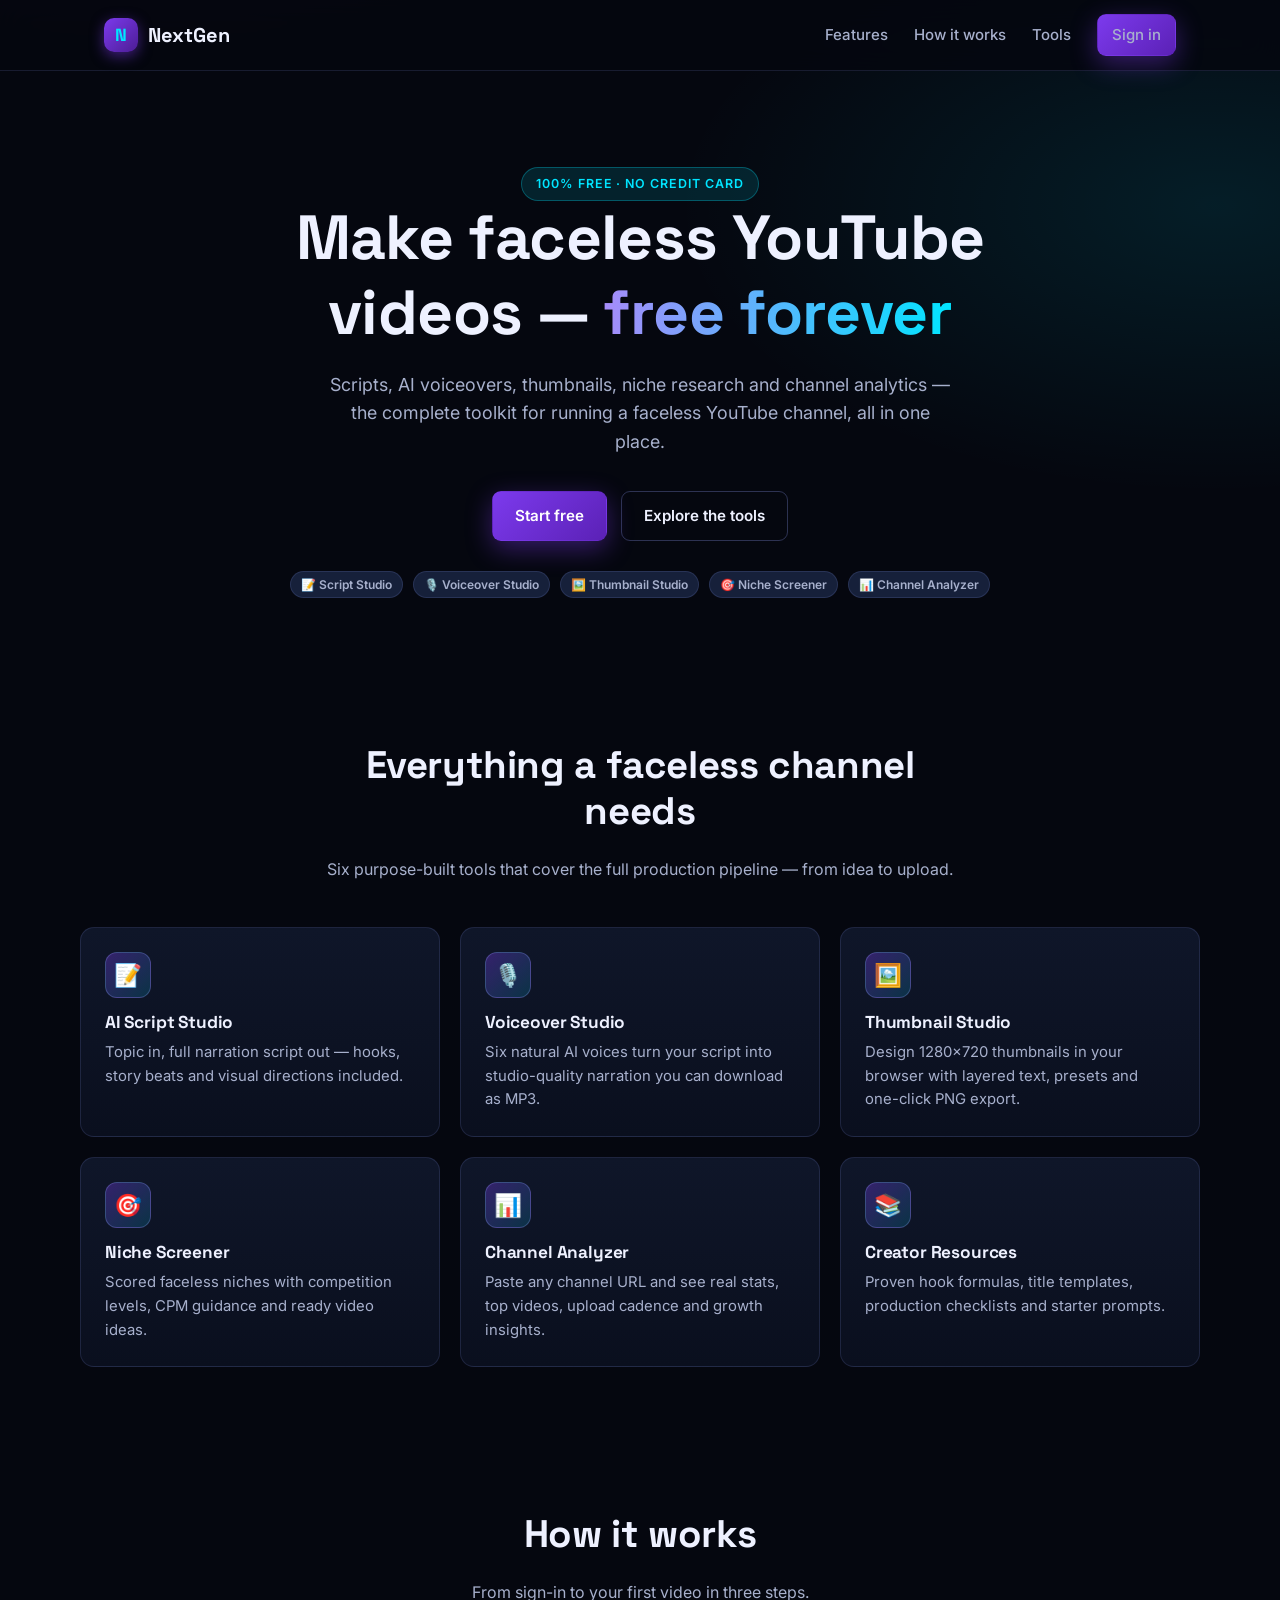
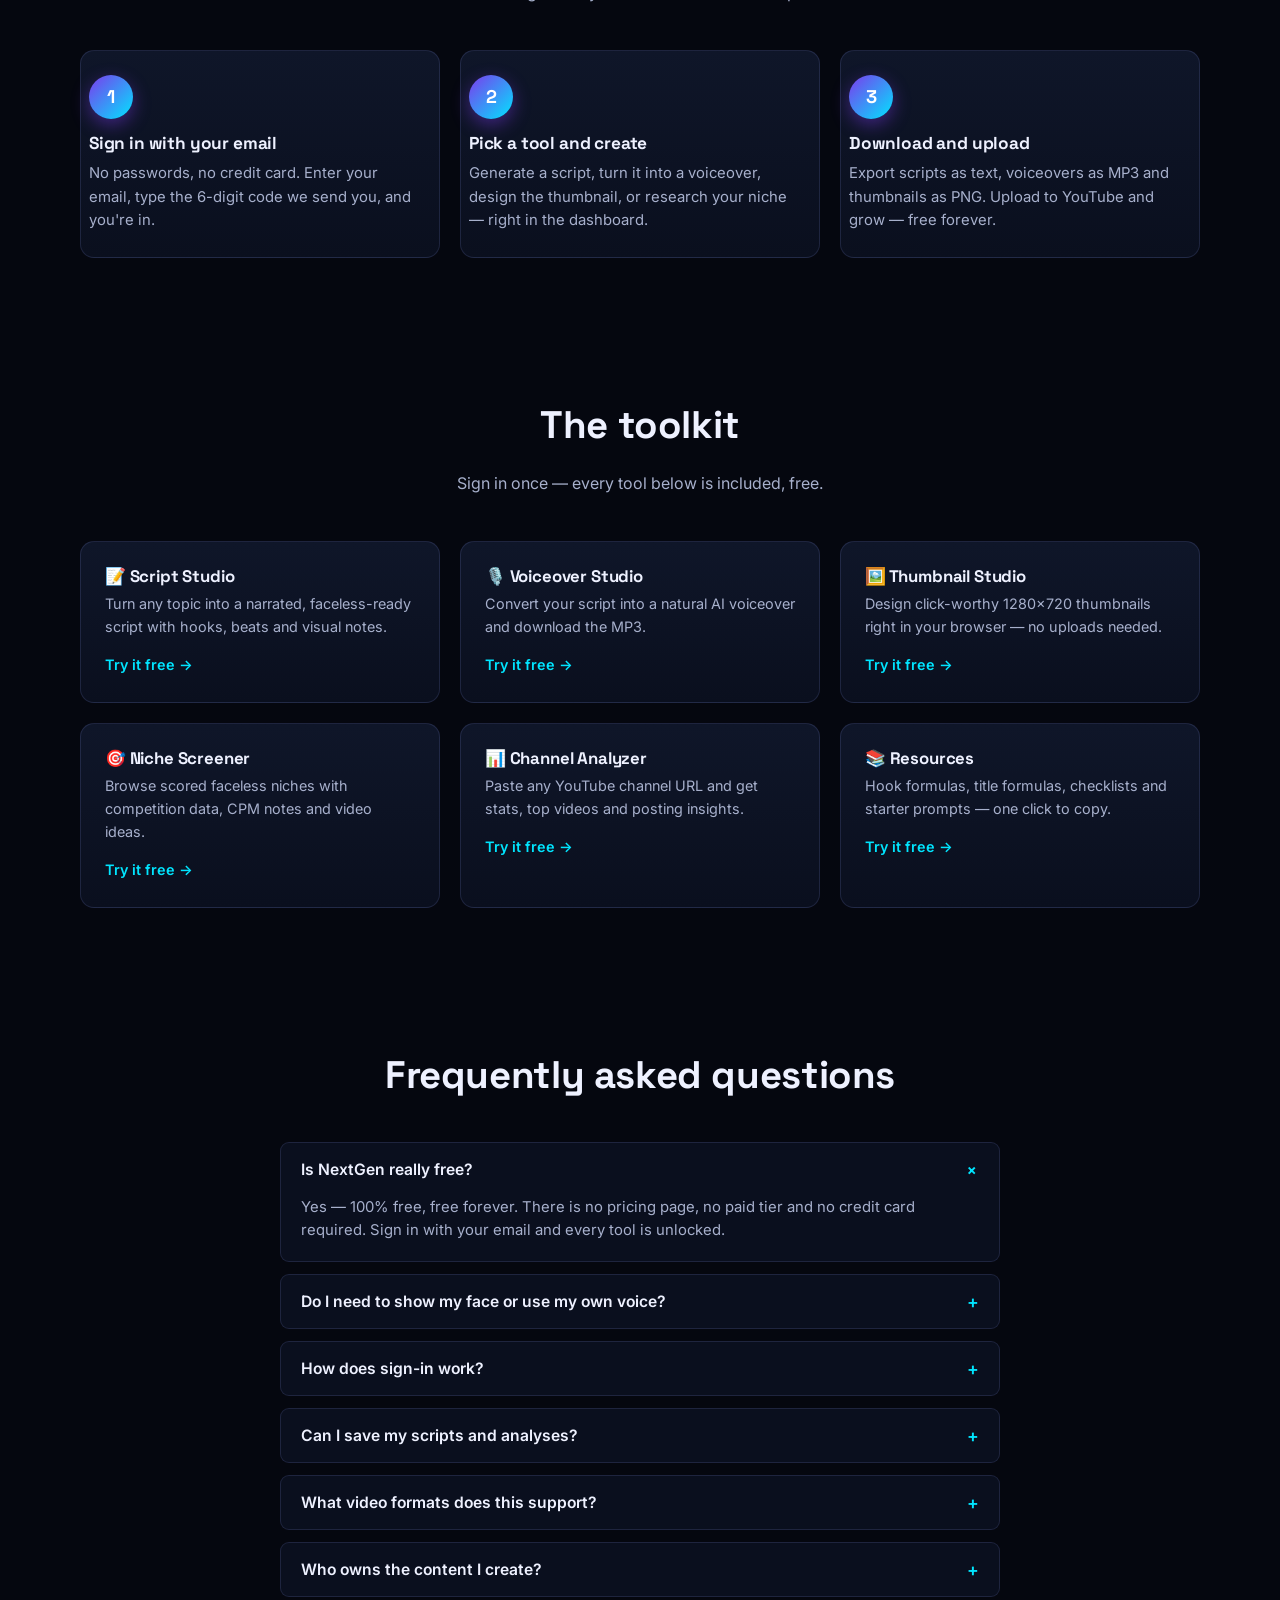
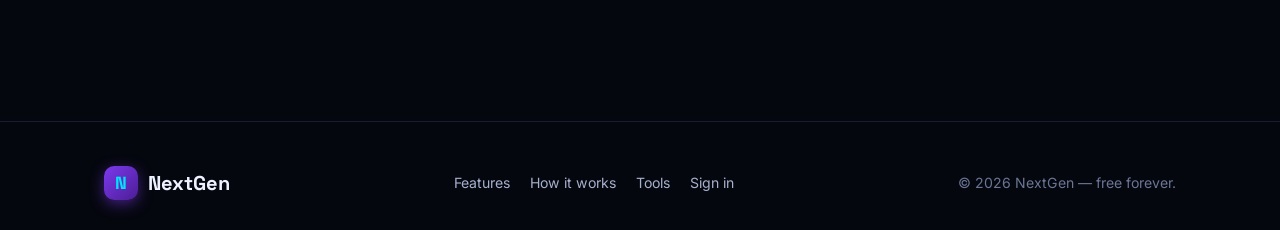
==== static/index.html @ 3f053815 "NextGen platform — FastAPI backend (ChannelRecipe-style creator suite, 100% free)" ====
<!DOCTYPE html>
<html lang="en">
<head>
  <meta charset="UTF-8" />
  <meta name="viewport" content="width=device-width, initial-scale=1.0" />
  <title>NextGen — Free Faceless YouTube Toolkit</title>
  <meta name="description" content="NextGen is a 100% free toolkit for faceless YouTube creators: AI script studio, voiceovers, thumbnails, niche screener, channel analyzer and more. Free forever." />
  <!-- Typography only (no JS libs, no build step) -->
  <link rel="preconnect" href="https://fonts.googleapis.com" />
  <link rel="preconnect" href="https://fonts.gstatic.com" crossorigin />
  <link href="https://fonts.googleapis.com/css2?family=Inter:wght@400;500;600;700;800&family=Space+Grotesk:wght@500;600;700&display=swap" rel="stylesheet" />
  <link rel="stylesheet" href="styles.css" />
  <link rel="icon" href="data:image/svg+xml,%3Csvg xmlns='http://www.w3.org/2000/svg' viewBox='0 0 32 32'%3E%3Crect width='32' height='32' rx='8' fill='%237c3aed'/%3E%3Cpath d='M9 23V9l14 14V9' stroke='%2300e5ff' stroke-width='3.5' fill='none' stroke-linecap='round' stroke-linejoin='round'/%3E%3C/svg%3E" />
</head>
<body>
  <noscript>
    <div class="noscript">
      NextGen needs JavaScript to run. Please enable JavaScript and reload.
    </div>
  </noscript>

  <!-- App root: the hash router renders every view here -->
  <div id="app" aria-live="polite"></div>

  <!-- Toast notifications -->
  <div id="toast-root" class="toast-root" aria-live="assertive"></div>

  <script src="app.js"></script>
</body>
</html>
---- static/styles.css ----
/* ==========================================================================
   NextGen — dark modern theme
   Palette: deep navy/black background, electric violet + cyan accents.
   Vanilla CSS, no build step, no frameworks.
   ========================================================================== */

:root {
  --bg-0: #05070f;          /* page background */
  --bg-1: #0a0f1e;          /* panel background */
  --bg-2: #0f1629;          /* raised panel */
  --bg-3: #16203a;          /* hover / inset */
  --line: rgba(148, 163, 255, 0.14);
  --line-strong: rgba(148, 163, 255, 0.28);
  --violet: #7c3aed;
  --violet-bright: #a78bfa;
  --cyan: #00e5ff;
  --cyan-dim: rgba(0, 229, 255, 0.12);
  --text: #eef1ff;
  --text-dim: #a7b0cc;
  --text-faint: #6b7594;
  --success: #34d399;
  --warning: #fbbf24;
  --danger: #f87171;
  --radius: 14px;
  --radius-sm: 9px;
  --font: "Inter", system-ui, -apple-system, "Segoe UI", sans-serif;
  --font-display: "Space Grotesk", "Inter", system-ui, sans-serif;
  --shadow: 0 18px 50px rgba(0, 0, 0, 0.45);
  --maxw: 1120px;
}

* { box-sizing: border-box; }

html { scroll-behavior: smooth; }

body {
  margin: 0;
  font-family: var(--font);
  background:
    radial-gradient(1100px 520px at 12% -8%, rgba(124, 58, 237, 0.22), transparent 60%),
    radial-gradient(900px 480px at 95% 6%, rgba(0, 229, 255, 0.10), transparent 60%),
    var(--bg-0);
  color: var(--text);
  min-height: 100vh;
  line-height: 1.6;
  -webkit-font-smoothing: antialiased;
}

a { color: var(--cyan); text-decoration: none; }
a:hover { text-decoration: underline; }

h1, h2, h3, h4 {
  font-family: var(--font-display);
  line-height: 1.2;
  margin: 0 0 0.6em;
  letter-spacing: -0.01em;
}

::selection { background: rgba(124, 58, 237, 0.55); }

/* ------------------------------ Utilities ------------------------------ */

.wrap { max-width: var(--maxw); margin: 0 auto; padding: 0 24px; }
.center { text-align: center; }
.muted { color: var(--text-dim); }
.small { font-size: 0.86rem; }

.grad-text {
  background: linear-gradient(92deg, var(--violet-bright), var(--cyan));
  -webkit-background-clip: text;
  background-clip: text;
  color: transparent;
}

.pill {
  display: inline-flex; align-items: center; gap: 8px;
  font-size: 0.78rem; font-weight: 600; letter-spacing: 0.08em;
  text-transform: uppercase; color: var(--cyan);
  background: var(--cyan-dim);
  border: 1px solid rgba(0, 229, 255, 0.28);
  padding: 6px 14px; border-radius: 999px;
}

/* ------------------------------ Buttons -------------------------------- */

.btn {
  display: inline-flex; align-items: center; justify-content: center; gap: 8px;
  font-family: var(--font); font-weight: 600; font-size: 0.95rem;
  border: 1px solid transparent; border-radius: var(--radius-sm);
  padding: 12px 22px; cursor: pointer;
  transition: transform 0.12s ease, box-shadow 0.12s ease, background 0.12s ease;
  white-space: nowrap;
}
.btn:active { transform: translateY(1px); }
.btn:disabled { opacity: 0.55; cursor: not-allowed; transform: none; }

.btn-primary {
  background: linear-gradient(135deg, var(--violet), #5b21b6);
  color: #fff;
  box-shadow: 0 8px 26px rgba(124, 58, 237, 0.4);
}
.btn-primary:hover:not(:disabled) { box-shadow: 0 10px 32px rgba(124, 58, 237, 0.55); }

.btn-accent {
  background: linear-gradient(135deg, #0891b2, #0e7490);
  color: #fff;
  box-shadow: 0 8px 26px rgba(0, 229, 255, 0.25);
}

.btn-ghost {
  background: transparent; color: var(--text);
  border-color: var(--line-strong);
}
.btn-ghost:hover:not(:disabled) { background: var(--bg-3); }

.btn-danger-ghost {
  background: transparent; color: var(--danger);
  border: 1px solid rgba(248, 113, 113, 0.4);
}
.btn-danger-ghost:hover:not(:disabled) { background: rgba(248, 113, 113, 0.1); }

.btn-sm { padding: 8px 14px; font-size: 0.85rem; }

/* ------------------------------ Forms ---------------------------------- */

.field { margin-bottom: 16px; }
.field label {
  display: block; font-weight: 600; font-size: 0.88rem;
  margin-bottom: 7px; color: var(--text);
}
.field .hint { font-size: 0.8rem; color: var(--text-faint); margin-top: 5px; }

.input, select.input, textarea.input {
  width: 100%;
  background: var(--bg-0);
  border: 1px solid var(--line-strong);
  border-radius: var(--radius-sm);
  color: var(--text);
  font-family: var(--font); font-size: 0.95rem;
  padding: 11px 14px;
  transition: border-color 0.12s ease, box-shadow 0.12s ease;
}
.input:focus {
  outline: none;
  border-color: var(--violet-bright);
  box-shadow: 0 0 0 3px rgba(124, 58, 237, 0.25);
}
textarea.input { resize: vertical; min-height: 110px; }
select.input {
  appearance: none;
  background-image: url("data:image/svg+xml,%3Csvg xmlns='http://www.w3.org/2000/svg' width='12' height='8'%3E%3Cpath d='M1 1l5 5 5-5' stroke='%23a7b0cc' stroke-width='2' fill='none' stroke-linecap='round'/%3E%3C/svg%3E");
  background-repeat: no-repeat;
  background-position: right 14px center;
  padding-right: 36px;
}

input[type="range"].input {
  padding: 0; border: none; background: transparent;
  accent-color: var(--violet);
  height: 28px;
}
.range-row { display: flex; align-items: center; gap: 12px; }
.range-row .range-val {
  min-width: 64px; text-align: right;
  font-weight: 700; color: var(--cyan); font-size: 0.9rem;
  font-variant-numeric: tabular-nums;
}

/* --------------------------- Cards & panels ---------------------------- */

.card {
  background: linear-gradient(180deg, var(--bg-2), var(--bg-1));
  border: 1px solid var(--line);
  border-radius: var(--radius);
  padding: 24px;
}
.card.hoverable { transition: transform 0.14s ease, border-color 0.14s ease, box-shadow 0.14s ease; }
.card.hoverable:hover {
  transform: translateY(-4px);
  border-color: var(--line-strong);
  box-shadow: var(--shadow);
}

.panel {
  background: var(--bg-1);
  border: 1px solid var(--line);
  border-radius: var(--radius);
  padding: 26px;
}

/* ------------------------------ Toasts --------------------------------- */

.toast-root {
  position: fixed; top: 18px; right: 18px; z-index: 9999;
  display: flex; flex-direction: column; gap: 10px;
  max-width: min(360px, calc(100vw - 36px));
}
.toast {
  background: var(--bg-2);
  border: 1px solid var(--line-strong);
  border-left: 4px solid var(--cyan);
  border-radius: var(--radius-sm);
  padding: 12px 16px;
  font-size: 0.88rem;
  box-shadow: var(--shadow);
  animation: toast-in 0.25s ease;
}
.toast.error { border-left-color: var(--danger); }
.toast.success { border-left-color: var(--success); }
.toast.warning { border-left-color: var(--warning); }
@keyframes toast-in {
  from { opacity: 0; transform: translateX(18px); }
  to { opacity: 1; transform: none; }
}

/* ------------------------------ Spinner -------------------------------- */

.spinner {
  width: 38px; height: 38px; border-radius: 50%;
  border: 4px solid var(--line);
  border-top-color: var(--cyan);
  animation: spin 0.8s linear infinite;
  margin: 0 auto;
}
.spinner.sm { width: 20px; height: 20px; border-width: 3px; }
@keyframes spin { to { transform: rotate(360deg); } }

.loading-block { text-align: center; padding: 40px 16px; color: var(--text-dim); }
.loading-block p { margin: 14px 0 0; }

.progress-bar {
  height: 8px; border-radius: 999px; background: var(--bg-3);
  overflow: hidden; margin-top: 14px;
}
.progress-bar > div {
  height: 100%; border-radius: 999px;
  background: linear-gradient(90deg, var(--violet), var(--cyan));
  transition: width 0.4s ease;
}

/* ------------------------------- Nav ----------------------------------- */

.nav {
  position: sticky; top: 0; z-index: 100;
  background: rgba(5, 7, 15, 0.82);
  backdrop-filter: blur(14px);
  border-bottom: 1px solid var(--line);
}
.nav-inner {
  max-width: var(--maxw); margin: 0 auto; padding: 14px 24px;
  display: flex; align-items: center; justify-content: space-between; gap: 18px;
}
.logo {
  display: inline-flex; align-items: center; gap: 10px;
  font-family: var(--font-display); font-weight: 700; font-size: 1.25rem;
  color: var(--text);
}
.logo:hover { text-decoration: none; }
.logo-mark {
  width: 34px; height: 34px; border-radius: 10px;
  background: linear-gradient(135deg, var(--violet), #4c1d95);
  display: inline-flex; align-items: center; justify-content: center;
  font-weight: 700; color: var(--cyan); font-size: 1.1rem;
  box-shadow: 0 4px 14px rgba(124, 58, 237, 0.5);
}
.nav-links { display: flex; align-items: center; gap: 26px; }
.nav-links a { color: var(--text-dim); font-weight: 500; font-size: 0.94rem; }
.nav-links a:hover { color: var(--text); text-decoration: none; }


/* ------------------------------- Hero ---------------------------------- */

.hero { padding: 96px 0 72px; text-align: center; }
.hero h1 {
  font-size: clamp(2.2rem, 5.4vw, 3.9rem);
  font-weight: 700; max-width: 760px; margin: 0 auto 20px;
}
.hero .lede {
  font-size: 1.12rem; color: var(--text-dim);
  max-width: 620px; margin: 0 auto 34px;
}
.hero-cta { display: flex; gap: 14px; justify-content: center; flex-wrap: wrap; }
.hero-badges {
  display: flex; gap: 10px; justify-content: center; flex-wrap: wrap;
  margin-top: 30px;
}

/* ----------------------------- Sections -------------------------------- */

.section { padding: 72px 0; }
.section-head { text-align: center; max-width: 640px; margin: 0 auto 44px; }
.section-head h2 { font-size: clamp(1.6rem, 3.4vw, 2.4rem); }
.section-head p { color: var(--text-dim); margin: 0; }

.grid-3 { display: grid; grid-template-columns: repeat(3, 1fr); gap: 20px; }
.grid-2 { display: grid; grid-template-columns: repeat(2, 1fr); gap: 20px; }

.feature-card .icon {
  width: 46px; height: 46px; border-radius: 12px;
  display: inline-flex; align-items: center; justify-content: center;
  font-size: 1.4rem; margin-bottom: 14px;
  background: linear-gradient(135deg, rgba(124,58,237,0.35), rgba(0,229,255,0.15));
  border: 1px solid var(--line-strong);
}
.feature-card h3 { font-size: 1.08rem; margin-bottom: 8px; }
.feature-card p { color: var(--text-dim); font-size: 0.93rem; margin: 0; }

/* Steps */
.steps { display: grid; grid-template-columns: repeat(3, 1fr); gap: 20px; counter-reset: step; }
.step { position: relative; padding-left: 8px; }
.step-num {
  width: 44px; height: 44px; border-radius: 50%;
  display: inline-flex; align-items: center; justify-content: center;
  font-family: var(--font-display); font-weight: 700; font-size: 1.15rem;
  color: #fff; margin-bottom: 14px;
  background: linear-gradient(135deg, var(--violet), var(--cyan));
  box-shadow: 0 6px 18px rgba(124, 58, 237, 0.45);
}
.step h3 { font-size: 1.08rem; margin-bottom: 8px; }
.step p { color: var(--text-dim); font-size: 0.93rem; margin: 0; }

/* Tools overview on landing */
.tool-card h3 { font-size: 1.05rem; margin-bottom: 6px; }
.tool-card p { color: var(--text-dim); font-size: 0.9rem; margin: 0 0 14px; }
.tool-card .go { font-weight: 600; font-size: 0.9rem; }

/* ------------------------------- FAQ ----------------------------------- */

.faq { max-width: 720px; margin: 0 auto; }
.faq-item {
  border: 1px solid var(--line); border-radius: var(--radius-sm);
  margin-bottom: 12px; background: var(--bg-1); overflow: hidden;
}
.faq-q {
  width: 100%; display: flex; justify-content: space-between; align-items: center;
  gap: 14px; text-align: left;
  background: none; border: none; color: var(--text);
  font-family: var(--font); font-weight: 600; font-size: 0.98rem;
  padding: 16px 20px; cursor: pointer;
}
.faq-q .chev { color: var(--cyan); transition: transform 0.18s ease; font-size: 1.1rem; }
.faq-item.open .faq-q .chev { transform: rotate(45deg); }
.faq-a {
  max-height: 0; overflow: hidden; transition: max-height 0.25s ease;
  color: var(--text-dim); font-size: 0.93rem;
}
.faq-item.open .faq-a { max-height: 320px; }
.faq-a-inner { padding: 0 20px 18px; }

/* ------------------------------ Footer --------------------------------- */

.footer {
  border-top: 1px solid var(--line);
  padding: 44px 0 30px; margin-top: 40px;
  color: var(--text-faint); font-size: 0.88rem;
}
.footer-inner {
  max-width: var(--maxw); margin: 0 auto; padding: 0 24px;
  display: flex; justify-content: space-between; align-items: center;
  gap: 16px; flex-wrap: wrap;
}
.footer-links { display: flex; gap: 20px; }
.footer-links a { color: var(--text-dim); }

/* ------------------------------ Sign-in -------------------------------- */

.auth-page {
  min-height: calc(100vh - 64px);
  display: flex; align-items: center; justify-content: center;
  padding: 48px 20px;
}
.auth-card { width: 100%; max-width: 440px; }
.auth-card h1 { font-size: 1.7rem; margin-bottom: 6px; }
.auth-card .sub { color: var(--text-dim); margin: 0 0 24px; font-size: 0.94rem; }
.auth-steps { display: flex; gap: 8px; margin-bottom: 26px; }
.auth-step {
  flex: 1; height: 4px; border-radius: 999px; background: var(--bg-3);
}
.auth-step.active { background: linear-gradient(90deg, var(--violet), var(--cyan)); }

.demo-box {
  border: 2px dashed var(--warning);
  background: rgba(251, 191, 36, 0.08);
  border-radius: var(--radius-sm);
  padding: 18px; margin: 18px 0;
  text-align: center;
}
.demo-box .demo-label {
  font-size: 0.75rem; font-weight: 700; letter-spacing: 0.1em;
  color: var(--warning); text-transform: uppercase; margin-bottom: 8px;
}
.demo-box .demo-code {
  font-family: var(--font-display); font-size: 2rem; font-weight: 700;
  letter-spacing: 0.35em; color: var(--text);
  user-select: all;
}
.demo-box p { font-size: 0.82rem; color: var(--text-dim); margin: 10px 0 0; }

.code-input {
  font-family: var(--font-display); font-size: 1.5rem !important;
  letter-spacing: 0.4em; text-align: center; text-transform: uppercase;
}

.form-error {
  background: rgba(248, 113, 113, 0.1);
  border: 1px solid rgba(248, 113, 113, 0.4);
  color: #fca5a5;
  border-radius: var(--radius-sm);
  padding: 10px 14px; font-size: 0.88rem; margin-bottom: 16px;
}
.form-note {
  background: rgba(0, 229, 255, 0.07);
  border: 1px solid rgba(0, 229, 255, 0.25);
  color: var(--text-dim);
  border-radius: var(--radius-sm);
  padding: 10px 14px; font-size: 0.85rem; margin-bottom: 16px;
}

/* ---------------------------- Dashboard -------------------------------- */

.dash { display: flex; min-height: 100vh; }

.sidebar {
  width: 250px; flex-shrink: 0;
  background: var(--bg-1);
  border-right: 1px solid var(--line);
  padding: 22px 14px;
  position: sticky; top: 0; height: 100vh;
  display: flex; flex-direction: column; gap: 4px;
  overflow-y: auto;
}
.sidebar .logo { padding: 0 10px 18px; }
.side-label {
  font-size: 0.72rem; font-weight: 700; letter-spacing: 0.1em;
  text-transform: uppercase; color: var(--text-faint);
  padding: 14px 12px 6px;
}
.side-link {
  display: flex; align-items: center; gap: 12px;
  padding: 10px 12px; border-radius: var(--radius-sm);
  color: var(--text-dim); font-weight: 500; font-size: 0.93rem;
}
.side-link:hover { background: var(--bg-3); color: var(--text); text-decoration: none; }
.side-link.active {
  background: linear-gradient(135deg, rgba(124,58,237,0.32), rgba(0,229,255,0.12));
  color: var(--text);
  border: 1px solid var(--line-strong);
}
.side-link .ico { width: 22px; text-align: center; }
.side-foot { margin-top: auto; padding-top: 14px; border-top: 1px solid var(--line); }
.side-user {
  padding: 8px 12px; font-size: 0.82rem; color: var(--text-faint);
  overflow: hidden; text-overflow: ellipsis; white-space: nowrap;
}

.dash-main { flex: 1; min-width: 0; padding: 30px 34px 60px; max-width: 1060px; }
.dash-head { margin-bottom: 26px; }
.dash-head h1 { font-size: 1.9rem; margin-bottom: 4px; }
.dash-head p { color: var(--text-dim); margin: 0; }

/* Mobile top bar (replaces sidebar on small screens) */
.mobile-bar { display: none; }

/* --------------------------- Tool cards -------------------------------- */

.tool-grid { display: grid; grid-template-columns: repeat(3, 1fr); gap: 18px; }
.tool-card-dash { cursor: pointer; }
.tool-card-dash .icon { font-size: 1.7rem; margin-bottom: 12px; }
.tool-card-dash h3 { font-size: 1.05rem; margin-bottom: 6px; }
.tool-card-dash p { color: var(--text-dim); font-size: 0.88rem; margin: 0; }

.strip {
  display: flex; gap: 14px; align-items: center;
  margin-top: 26px; padding: 18px 22px;
  background: linear-gradient(135deg, rgba(124,58,237,0.16), rgba(0,229,255,0.08));
  border: 1px solid var(--line-strong);
  border-radius: var(--radius);
}
.strip .n { font-family: var(--font-display); font-weight: 700; color: var(--cyan); }

/* --------------------------- Script output ----------------------------- */

.engine-badge {
  display: inline-flex; align-items: center; gap: 6px;
  font-size: 0.75rem; font-weight: 700; letter-spacing: 0.06em;
  padding: 4px 12px; border-radius: 999px;
  border: 1px solid var(--line-strong);
  background: var(--bg-3); color: var(--cyan);
  text-transform: uppercase;
}
.script-output h2 { font-size: 1.4rem; margin: 14px 0 10px; }
.script-hook {
  border-left: 3px solid var(--cyan);
  padding: 4px 0 4px 16px; margin: 18px 0;
  color: var(--text); font-style: italic;
}
.beat {
  border: 1px solid var(--line); border-radius: var(--radius-sm);
  padding: 16px 18px; margin-bottom: 12px; background: var(--bg-0);
}
.beat h4 { margin: 0 0 8px; color: var(--violet-bright); font-size: 0.98rem; }
.beat .narration { margin: 0 0 8px; font-size: 0.93rem; }
.beat .visual { margin: 0; font-size: 0.82rem; color: var(--text-faint); }
.script-cta {
  background: rgba(124, 58, 237, 0.1);
  border: 1px solid var(--line-strong);
  border-radius: var(--radius-sm);
  padding: 14px 18px; margin-top: 18px; font-size: 0.93rem;
}
.output-actions { display: flex; gap: 10px; flex-wrap: wrap; margin-top: 20px; }

/* --------------------------- Voiceover --------------------------------- */

.char-count { font-size: 0.8rem; color: var(--text-faint); text-align: right; margin-top: 4px; }
.char-count.over { color: var(--danger); }
.audio-block { margin-top: 22px; }
audio { width: 100%; margin: 10px 0; accent-color: var(--violet); }

/* --------------------------- Thumbnail --------------------------------- */

.thumb-layout { display: grid; grid-template-columns: 1fr 320px; gap: 22px; }
.thumb-canvas-wrap { position: relative; }
#thumb-canvas {
  width: 100%; height: auto; display: block;
  border-radius: var(--radius-sm);
  border: 1px solid var(--line-strong);
  cursor: crosshair;
  box-shadow: var(--shadow);
}
.thumb-controls .field { margin-bottom: 14px; }
.layer-list { display: flex; flex-direction: column; gap: 8px; margin-bottom: 14px; }
.layer-item {
  display: flex; align-items: center; justify-content: space-between; gap: 8px;
  padding: 9px 12px; border-radius: var(--radius-sm);
  background: var(--bg-0); border: 1px solid var(--line);
  font-size: 0.88rem; cursor: pointer;
}
.layer-item.active { border-color: var(--cyan); background: var(--cyan-dim); }
.layer-item .del { color: var(--danger); background: none; border: none; cursor: pointer; font-size: 1rem; }
.swatches { display: flex; gap: 8px; flex-wrap: wrap; }
.swatch {
  width: 30px; height: 30px; border-radius: 8px; cursor: pointer;
  border: 2px solid transparent; padding: 0;
}
.swatch.active { border-color: #fff; box-shadow: 0 0 0 2px var(--cyan); }
.bg-presets { display: grid; grid-template-columns: repeat(5, 1fr); gap: 8px; }
.bg-preset {
  height: 40px; border-radius: 8px; cursor: pointer;
  border: 2px solid transparent; padding: 0;
}
.bg-preset.active { border-color: var(--cyan); }

/* ------------------------ Niche / analyzer ----------------------------- */

.toolbar { display: flex; gap: 12px; margin-bottom: 20px; flex-wrap: wrap; }
.toolbar .input { max-width: 340px; }

.niche-grid { display: grid; grid-template-columns: repeat(2, 1fr); gap: 16px; }
.niche-card { cursor: pointer; }
.niche-card h3 { font-size: 1.05rem; margin-bottom: 4px; }
.niche-meta { display: flex; gap: 8px; flex-wrap: wrap; margin: 10px 0; }
.tag {
  font-size: 0.75rem; font-weight: 600; padding: 3px 10px;
  border-radius: 999px; background: var(--bg-3); color: var(--text-dim);
  border: 1px solid var(--line);
}
.tag.low { color: var(--success); border-color: rgba(52, 211, 153, 0.4); }
.tag.med { color: var(--warning); border-color: rgba(251, 191, 36, 0.4); }
.tag.high { color: var(--danger); border-color: rgba(248, 113, 113, 0.4); }
.niche-detail { margin-top: 14px; border-top: 1px solid var(--line); padding-top: 14px; }
.niche-detail p { font-size: 0.9rem; color: var(--text-dim); margin: 0 0 10px; }
.niche-detail ul { margin: 0 0 10px; padding-left: 20px; font-size: 0.9rem; color: var(--text-dim); }

.table-wrap { overflow-x: auto; border: 1px solid var(--line); border-radius: var(--radius-sm); }
table.data { width: 100%; border-collapse: collapse; font-size: 0.88rem; }
table.data th, table.data td { padding: 11px 14px; text-align: left; }
table.data th {
  background: var(--bg-2); color: var(--text-faint);
  font-size: 0.75rem; text-transform: uppercase; letter-spacing: 0.06em;
  white-space: nowrap;
}
table.data tr { border-top: 1px solid var(--line); }
table.data tr:first-child { border-top: none; }
table.data tr:hover td { background: rgba(124, 58, 237, 0.06); }
table.data td.num { font-variant-numeric: tabular-nums; white-space: nowrap; }

.channel-header { display: flex; align-items: center; gap: 18px; margin-bottom: 22px; }
.channel-avatar {
  width: 64px; height: 64px; border-radius: 50%;
  background: linear-gradient(135deg, var(--violet), var(--cyan));
  display: flex; align-items: center; justify-content: center;
  font-family: var(--font-display); font-weight: 700; font-size: 1.6rem; color: #fff;
  flex-shrink: 0;
}
.channel-header h2 { margin: 0 0 4px; font-size: 1.4rem; }
.channel-header .handle { color: var(--text-faint); font-size: 0.88rem; margin: 0; }
.stat-row { display: grid; grid-template-columns: repeat(3, 1fr); gap: 14px; margin-bottom: 22px; }
.stat { text-align: center; padding: 18px 10px; }
.stat .val { font-family: var(--font-display); font-weight: 700; font-size: 1.5rem; color: var(--cyan); }
.stat .lbl { font-size: 0.78rem; color: var(--text-faint); text-transform: uppercase; letter-spacing: 0.06em; margin-top: 4px; }

.insight-box {
  background: rgba(0, 229, 255, 0.06);
  border: 1px solid rgba(0, 229, 255, 0.25);
  border-radius: var(--radius-sm);
  padding: 16px 18px; margin: 18px 0; font-size: 0.92rem; color: var(--text-dim);
}
.insight-box strong { color: var(--text); }

/* --------------------------- Resources --------------------------------- */

.res-section { margin-bottom: 30px; }
.res-section h2 { font-size: 1.25rem; margin-bottom: 14px; }
.res-item {
  display: flex; justify-content: space-between; align-items: flex-start; gap: 14px;
  padding: 13px 16px; border: 1px solid var(--line);
  border-radius: var(--radius-sm); margin-bottom: 10px; background: var(--bg-0);
  font-size: 0.92rem;
}
.res-item .copy-btn { flex-shrink: 0; }

/* ----------------------------- Library --------------------------------- */

.lib-item {
  display: flex; justify-content: space-between; align-items: center; gap: 14px;
  padding: 16px 18px; border: 1px solid var(--line);
  border-radius: var(--radius-sm); margin-bottom: 12px; background: var(--bg-1);
}
.lib-item .t { font-weight: 600; margin: 0 0 4px; }
.lib-item .m { font-size: 0.8rem; color: var(--text-faint); margin: 0; }
.lib-item .actions { display: flex; gap: 8px; flex-shrink: 0; }
.lib-detail { margin-top: 12px; border-top: 1px solid var(--line); padding-top: 16px; }

/* ---------------------------- Responsive -------------------------------- */

@media (max-width: 900px) {
  .grid-3, .steps { grid-template-columns: 1fr; }
  .tool-grid { grid-template-columns: 1fr 1fr; }
  .thumb-layout { grid-template-columns: 1fr; }
  .niche-grid { grid-template-columns: 1fr; }
  .stat-row { grid-template-columns: 1fr 1fr 1fr; }
}

@media (max-width: 760px) {
  .nav-links a.nav-hide-m { display: none; }
  .sidebar { display: none; }
  .dash { flex-direction: column; }
  .dash-main { padding: 20px 16px 90px; max-width: none; }

  /* Bottom nav replaces sidebar on mobile */
  .mobile-bar {
    display: flex;
    position: fixed; bottom: 0; left: 0; right: 0; z-index: 100;
    background: rgba(10, 15, 30, 0.95);
    backdrop-filter: blur(14px);
    border-top: 1px solid var(--line);
    padding: 6px 4px calc(6px + env(safe-area-inset-bottom));
    overflow-x: auto;
  }
  .mobile-bar a {
    flex: 1 0 auto; min-width: 64px;
    display: flex; flex-direction: column; align-items: center; gap: 2px;
    padding: 8px 6px; border-radius: 8px;
    color: var(--text-faint); font-size: 0.66rem; font-weight: 600;
  }
  .mobile-bar a .ico { font-size: 1.25rem; }
  .mobile-bar a.active { color: var(--cyan); background: var(--cyan-dim); }
  .mobile-bar a:hover { text-decoration: none; }

  .hero { padding: 64px 0 52px; }
  .tool-grid { grid-template-columns: 1fr; }
  .grid-2 { grid-template-columns: 1fr; }
  .stat-row { grid-template-columns: 1fr; }
}

.noscript {
  max-width: 560px; margin: 80px auto; padding: 24px;
  background: var(--bg-1); border: 1px solid var(--danger);
  border-radius: var(--radius); text-align: center;
}
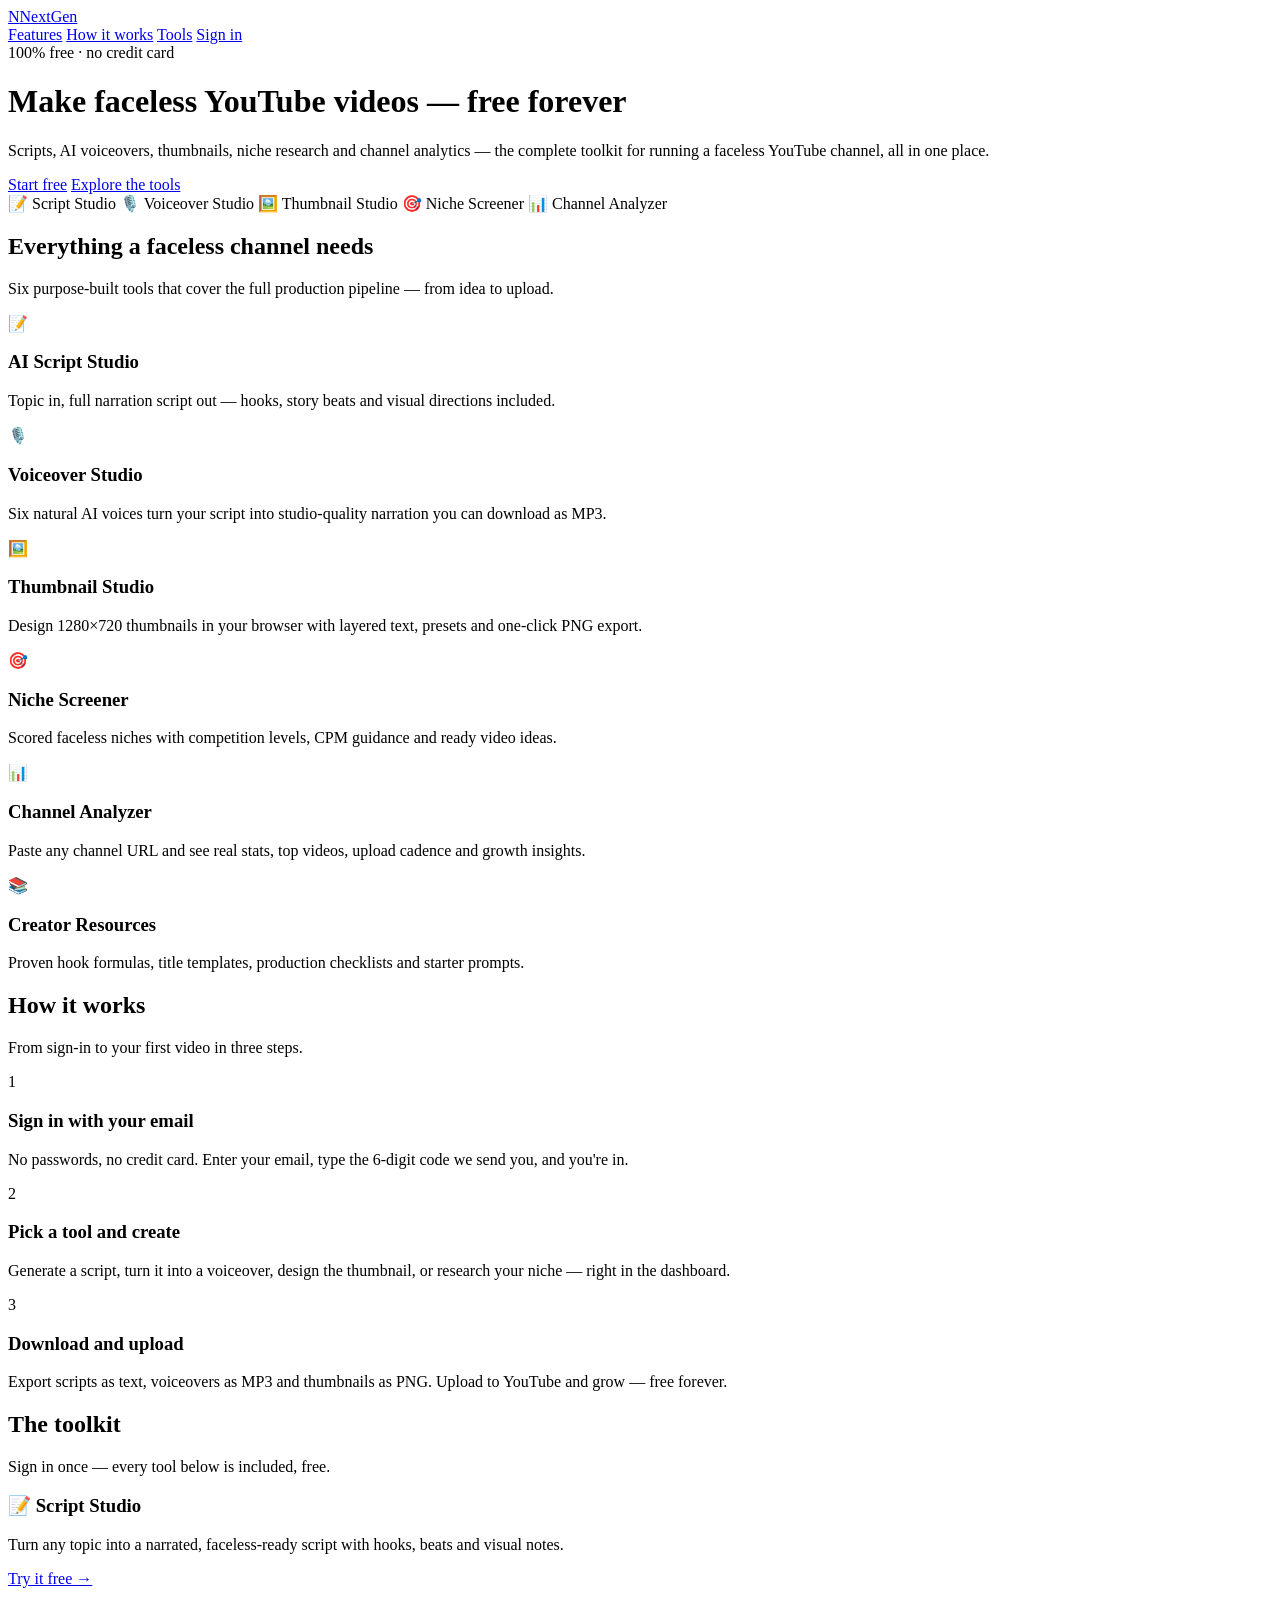
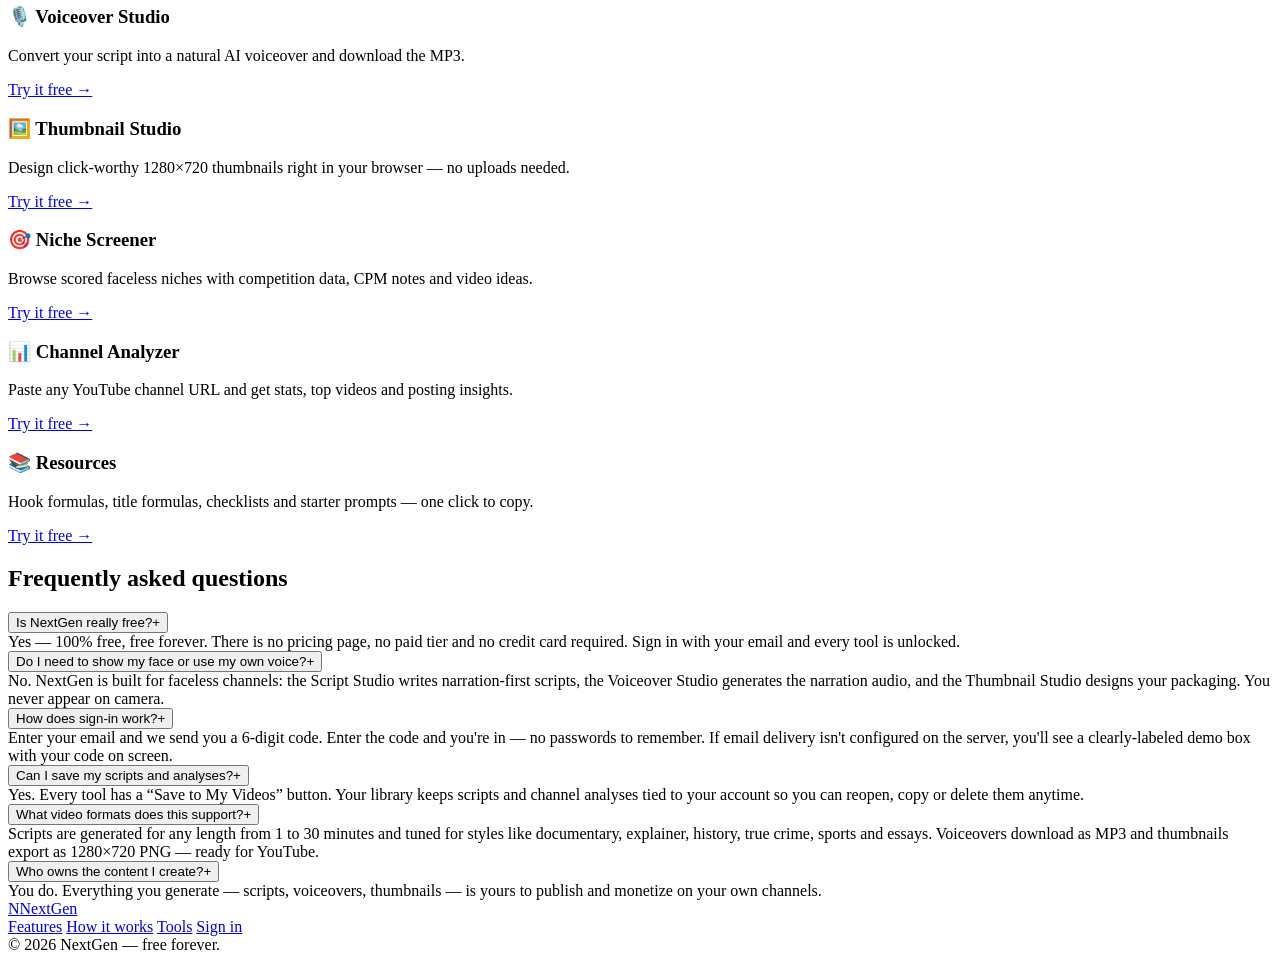
==== commit f37f77a9: "Voiceover Studio: load voices.js catalog patch Updated the title and modified the structure of the H" ====
--- a/static/index.html
+++ b/static/index.html
@@ -1,30 +1,23 @@
 <!DOCTYPE html>
 <html lang="en">
-<head>
-  <meta charset="UTF-8" />
-  <meta name="viewport" content="width=device-width, initial-scale=1.0" />
-  <title>NextGen — Free Faceless YouTube Toolkit</title>
-  <meta name="description" content="NextGen is a 100% free toolkit for faceless YouTube creators: AI script studio, voiceovers, thumbnails, niche screener, channel analyzer and more. Free forever." />
-  <!-- Typography only (no JS libs, no build step) -->
-  <link rel="preconnect" href="https://fonts.googleapis.com" />
-  <link rel="preconnect" href="https://fonts.gstatic.com" crossorigin />
-  <link href="https://fonts.googleapis.com/css2?family=Inter:wght@400;500;600;700;800&family=Space+Grotesk:wght@500;600;700&display=swap" rel="stylesheet" />
-  <link rel="stylesheet" href="styles.css" />
-  <link rel="icon" href="data:image/svg+xml,%3Csvg xmlns='http://www.w3.org/2000/svg' viewBox='0 0 32 32'%3E%3Crect width='32' height='32' rx='8' fill='%237c3aed'/%3E%3Cpath d='M9 23V9l14 14V9' stroke='%2300e5ff' stroke-width='3.5' fill='none' stroke-linecap='round' stroke-linejoin='round'/%3E%3C/svg%3E" />
-</head>
-<body>
-  <noscript>
-    <div class="noscript">
-      NextGen needs JavaScript to run. Please enable JavaScript and reload.
-    </div>
-  </noscript>
-
-  <!-- App root: the hash router renders every view here -->
-  <div id="app" aria-live="polite"></div>
-
-  <!-- Toast notifications -->
-  <div id="toast-root" class="toast-root" aria-live="assertive"></div>
-
-  <script src="app.js"></script>
-</body>
+  <head>
+    <meta charset="UTF-8" />
+    <meta name="viewport" content="width=device-width, initial-scale=1.0" />
+    <title>NextGen — Free AI Creator Tools</title>
+    <link rel="icon" href="data:image/svg+xml,%3Csvg xmlns='http://www.w3.org/2000/svg' viewBox='0 0 100 100'%3E%3Crect width='100' height='100' rx='22' fill='%230b1220'/%3E%3Ctext x='50' y='68' font-size='56' text-anchor='middle' fill='%23f5c542' font-family='Arial Black, sans-serif'%3EN%3C/text%3E%3C/svg%3E" />
+    <link rel="stylesheet" href="style.css" />
+  </head>
+  <body>
+    <div id="app"></div>
+    <script src="app.js"></script>
+    <script src="voices.js"></script>
+    <div id="toast-root"></div>
+    <script>
+      if ("serviceWorker" in navigator) {
+        window.addEventListener("load", () => {
+          navigator.serviceWorker.register("sw.js").catch(() => {});
+        });
+      }
+    </script>
+  </body>
 </html>
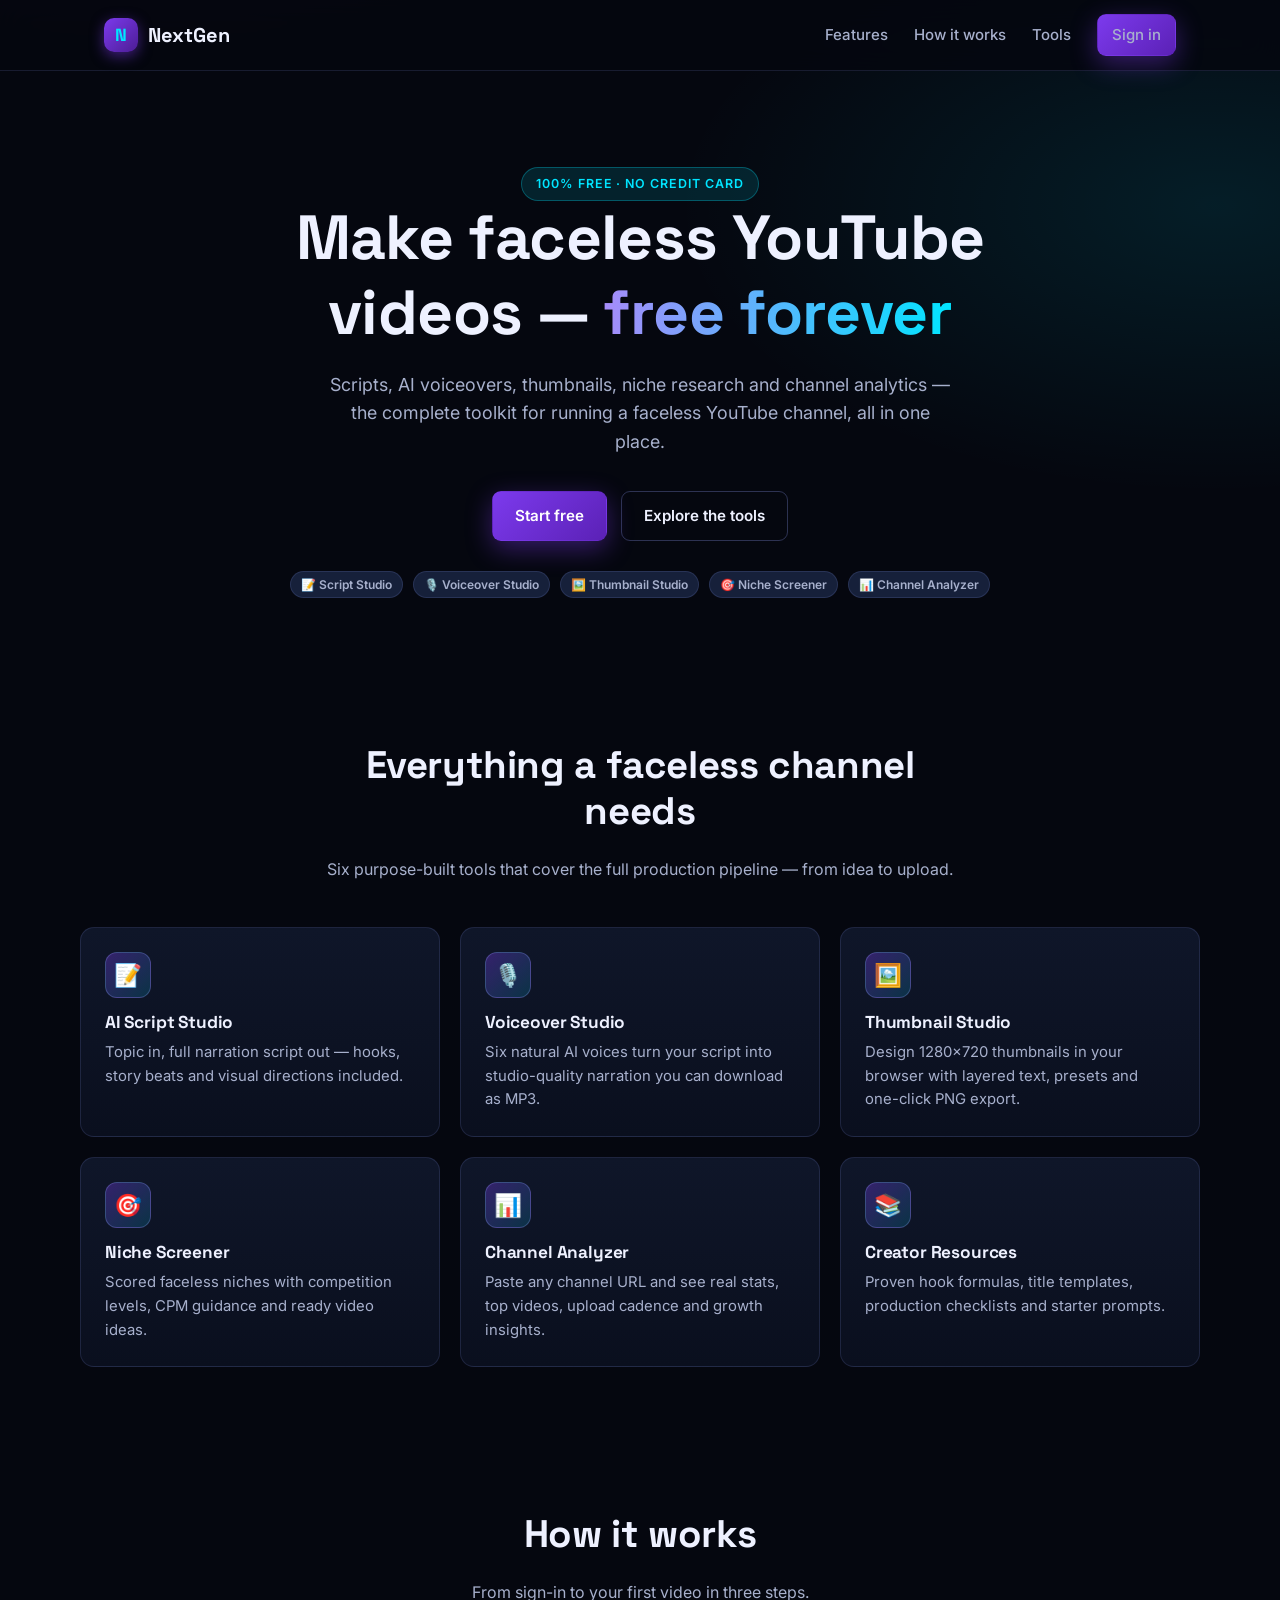
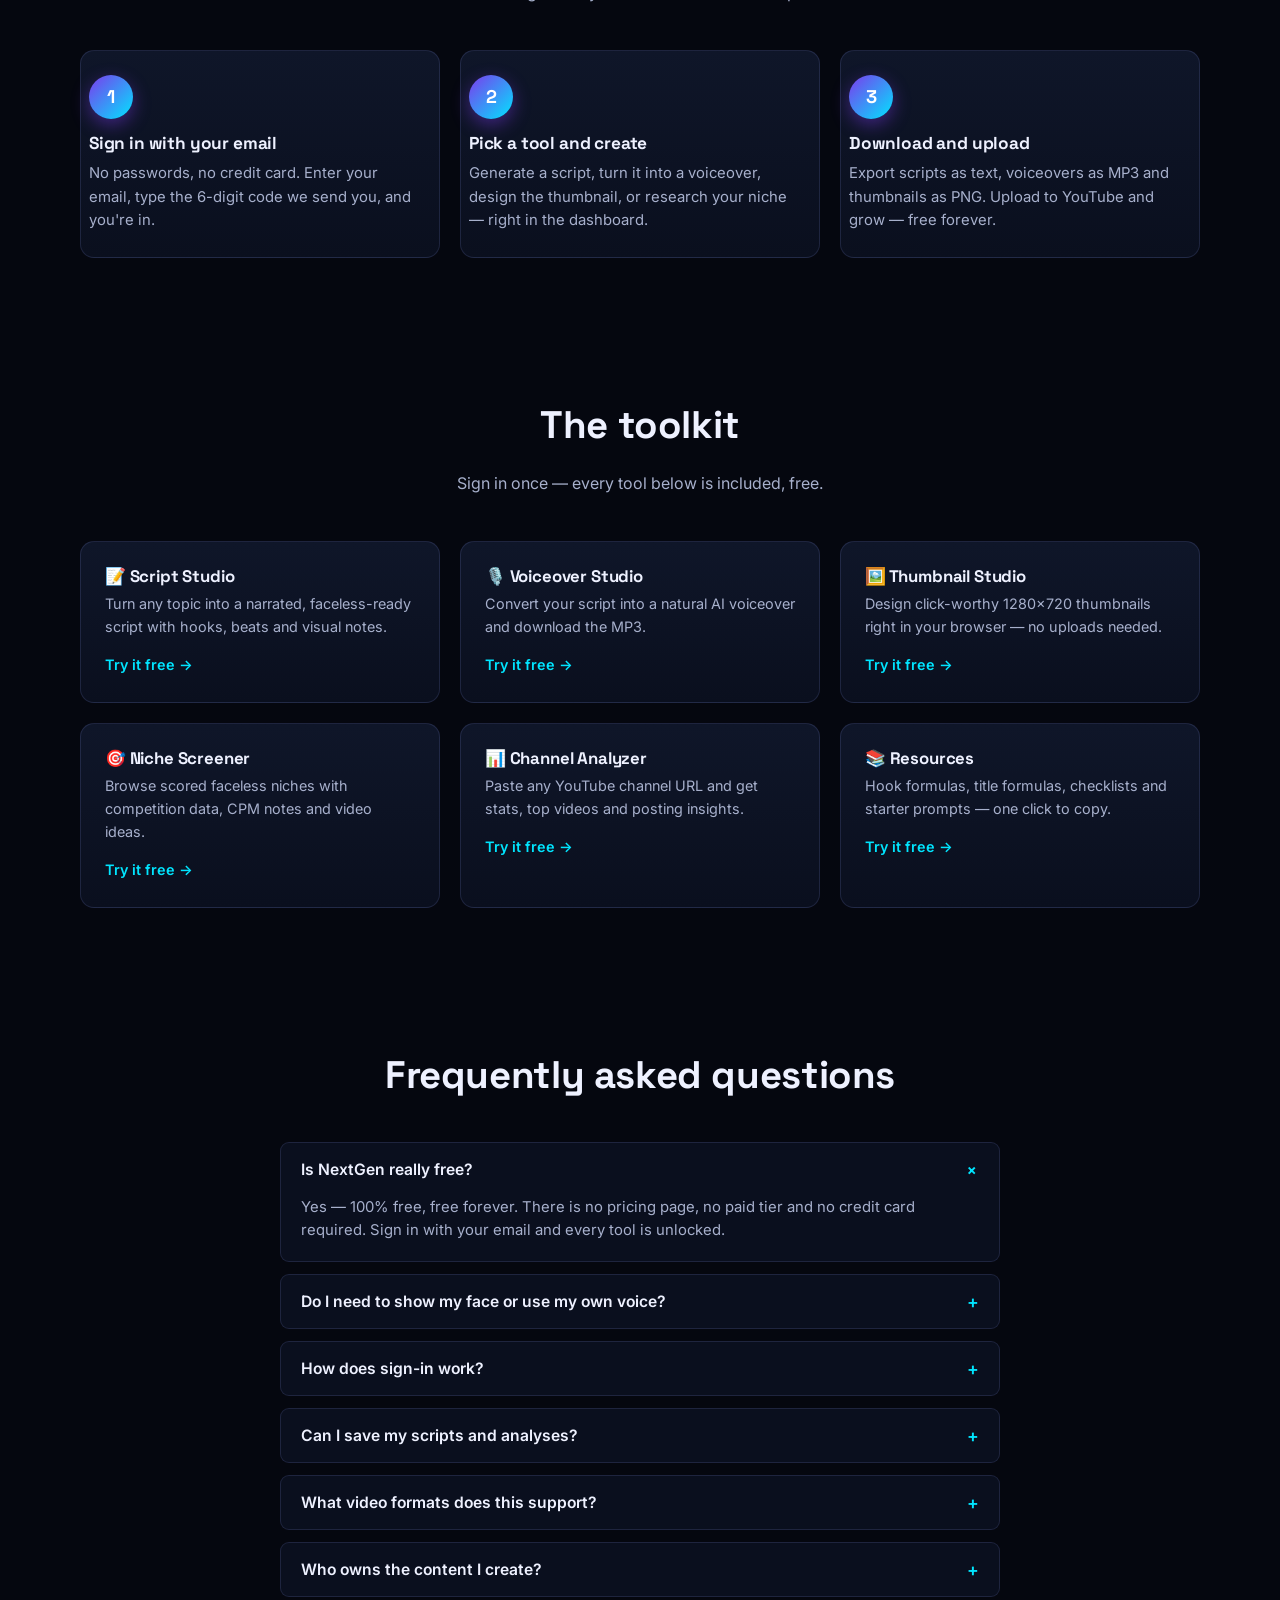
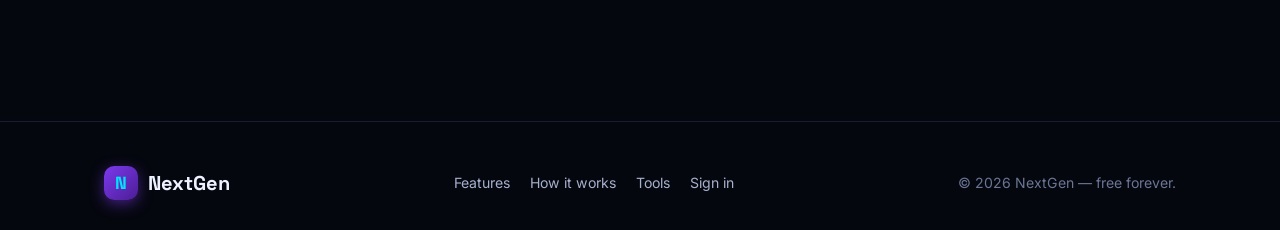
==== commit b5e3dfee: "Voiceover Studio: fix index.html to current main version plus voices.js script" ====
--- a/static/index.html
+++ b/static/index.html
@@ -1,23 +1,31 @@
 <!DOCTYPE html>
 <html lang="en">
-  <head>
-    <meta charset="UTF-8" />
-    <meta name="viewport" content="width=device-width, initial-scale=1.0" />
-    <title>NextGen — Free AI Creator Tools</title>
-    <link rel="icon" href="data:image/svg+xml,%3Csvg xmlns='http://www.w3.org/2000/svg' viewBox='0 0 100 100'%3E%3Crect width='100' height='100' rx='22' fill='%230b1220'/%3E%3Ctext x='50' y='68' font-size='56' text-anchor='middle' fill='%23f5c542' font-family='Arial Black, sans-serif'%3EN%3C/text%3E%3C/svg%3E" />
-    <link rel="stylesheet" href="style.css" />
-  </head>
-  <body>
-    <div id="app"></div>
-    <script src="app.js"></script>
-    <script src="voices.js"></script>
-    <div id="toast-root"></div>
-    <script>
-      if ("serviceWorker" in navigator) {
-        window.addEventListener("load", () => {
-          navigator.serviceWorker.register("sw.js").catch(() => {});
-        });
-      }
-    </script>
-  </body>
+<head>
+  <meta charset="UTF-8" />
+  <meta name="viewport" content="width=device-width, initial-scale=1.0" />
+  <title>NextGen — Free Faceless YouTube Toolkit</title>
+  <meta name="description" content="NextGen is a 100% free toolkit for faceless YouTube creators: AI script studio, voiceovers, thumbnails, niche screener, channel analyzer and more. Free forever." />
+  <!-- Typography only (no JS libs, no build step) -->
+  <link rel="preconnect" href="https://fonts.googleapis.com" />
+  <link rel="preconnect" href="https://fonts.gstatic.com" crossorigin />
+  <link href="https://fonts.googleapis.com/css2?family=Inter:wght@400;500;600;700;800&family=Space+Grotesk:wght@500;600;700&display=swap" rel="stylesheet" />
+  <link rel="stylesheet" href="styles.css" />
+  <link rel="icon" href="data:image/svg+xml,%3Csvg xmlns='http://www.w3.org/2000/svg' viewBox='0 0 32 32'%3E%3Crect width='32' height='32' rx='8' fill='%237c3aed'/%3E%3Cpath d='M9 23V9l14 14V9' stroke='%2300e5ff' stroke-width='3.5' fill='none' stroke-linecap='round' stroke-linejoin='round'/%3E%3C/svg%3E" />
+</head>
+<body>
+  <noscript>
+    <div class="noscript">
+      NextGen needs JavaScript to run. Please enable JavaScript and reload.
+    </div>
+  </noscript>
+
+  <!-- App root: the hash router renders every view here -->
+  <div id="app" aria-live="polite"></div>
+
+  <!-- Toast notifications -->
+  <div id="toast-root" class="toast-root" aria-live="assertive"></div>
+
+  <script src="app.js"></script>
+  <script src="voices.js"></script>
+</body>
 </html>
--- a/static/styles.css
+++ b/static/styles.css
@@ -0,0 +1,680 @@
+/* ==========================================================================
+   NextGen — dark modern theme
+   Palette: deep navy/black background, electric violet + cyan accents.
+   Vanilla CSS, no build step, no frameworks.
+   ========================================================================== */
+
+:root {
+  --bg-0: #05070f;          /* page background */
+  --bg-1: #0a0f1e;          /* panel background */
+  --bg-2: #0f1629;          /* raised panel */
+  --bg-3: #16203a;          /* hover / inset */
+  --line: rgba(148, 163, 255, 0.14);
+  --line-strong: rgba(148, 163, 255, 0.28);
+  --violet: #7c3aed;
+  --violet-bright: #a78bfa;
+  --cyan: #00e5ff;
+  --cyan-dim: rgba(0, 229, 255, 0.12);
+  --text: #eef1ff;
+  --text-dim: #a7b0cc;
+  --text-faint: #6b7594;
+  --success: #34d399;
+  --warning: #fbbf24;
+  --danger: #f87171;
+  --radius: 14px;
+  --radius-sm: 9px;
+  --font: "Inter", system-ui, -apple-system, "Segoe UI", sans-serif;
+  --font-display: "Space Grotesk", "Inter", system-ui, sans-serif;
+  --shadow: 0 18px 50px rgba(0, 0, 0, 0.45);
+  --maxw: 1120px;
+}
+
+* { box-sizing: border-box; }
+
+html { scroll-behavior: smooth; }
+
+body {
+  margin: 0;
+  font-family: var(--font);
+  background:
+    radial-gradient(1100px 520px at 12% -8%, rgba(124, 58, 237, 0.22), transparent 60%),
+    radial-gradient(900px 480px at 95% 6%, rgba(0, 229, 255, 0.10), transparent 60%),
+    var(--bg-0);
+  color: var(--text);
+  min-height: 100vh;
+  line-height: 1.6;
+  -webkit-font-smoothing: antialiased;
+}
+
+a { color: var(--cyan); text-decoration: none; }
+a:hover { text-decoration: underline; }
+
+h1, h2, h3, h4 {
+  font-family: var(--font-display);
+  line-height: 1.2;
+  margin: 0 0 0.6em;
+  letter-spacing: -0.01em;
+}
+
+::selection { background: rgba(124, 58, 237, 0.55); }
+
+/* ------------------------------ Utilities ------------------------------ */
+
+.wrap { max-width: var(--maxw); margin: 0 auto; padding: 0 24px; }
+.center { text-align: center; }
+.muted { color: var(--text-dim); }
+.small { font-size: 0.86rem; }
+
+.grad-text {
+  background: linear-gradient(92deg, var(--violet-bright), var(--cyan));
+  -webkit-background-clip: text;
+  background-clip: text;
+  color: transparent;
+}
+
+.pill {
+  display: inline-flex; align-items: center; gap: 8px;
+  font-size: 0.78rem; font-weight: 600; letter-spacing: 0.08em;
+  text-transform: uppercase; color: var(--cyan);
+  background: var(--cyan-dim);
+  border: 1px solid rgba(0, 229, 255, 0.28);
+  padding: 6px 14px; border-radius: 999px;
+}
+
+/* ------------------------------ Buttons -------------------------------- */
+
+.btn {
+  display: inline-flex; align-items: center; justify-content: center; gap: 8px;
+  font-family: var(--font); font-weight: 600; font-size: 0.95rem;
+  border: 1px solid transparent; border-radius: var(--radius-sm);
+  padding: 12px 22px; cursor: pointer;
+  transition: transform 0.12s ease, box-shadow 0.12s ease, background 0.12s ease;
+  white-space: nowrap;
+}
+.btn:active { transform: translateY(1px); }
+.btn:disabled { opacity: 0.55; cursor: not-allowed; transform: none; }
+
+.btn-primary {
+  background: linear-gradient(135deg, var(--violet), #5b21b6);
+  color: #fff;
+  box-shadow: 0 8px 26px rgba(124, 58, 237, 0.4);
+}
+.btn-primary:hover:not(:disabled) { box-shadow: 0 10px 32px rgba(124, 58, 237, 0.55); }
+
+.btn-accent {
+  background: linear-gradient(135deg, #0891b2, #0e7490);
+  color: #fff;
+  box-shadow: 0 8px 26px rgba(0, 229, 255, 0.25);
+}
+
+.btn-ghost {
+  background: transparent; color: var(--text);
+  border-color: var(--line-strong);
+}
+.btn-ghost:hover:not(:disabled) { background: var(--bg-3); }
+
+.btn-danger-ghost {
+  background: transparent; color: var(--danger);
+  border: 1px solid rgba(248, 113, 113, 0.4);
+}
+.btn-danger-ghost:hover:not(:disabled) { background: rgba(248, 113, 113, 0.1); }
+
+.btn-sm { padding: 8px 14px; font-size: 0.85rem; }
+
+/* ------------------------------ Forms ---------------------------------- */
+
+.field { margin-bottom: 16px; }
+.field label {
+  display: block; font-weight: 600; font-size: 0.88rem;
+  margin-bottom: 7px; color: var(--text);
+}
+.field .hint { font-size: 0.8rem; color: var(--text-faint); margin-top: 5px; }
+
+.input, select.input, textarea.input {
+  width: 100%;
+  background: var(--bg-0);
+  border: 1px solid var(--line-strong);
+  border-radius: var(--radius-sm);
+  color: var(--text);
+  font-family: var(--font); font-size: 0.95rem;
+  padding: 11px 14px;
+  transition: border-color 0.12s ease, box-shadow 0.12s ease;
+}
+.input:focus {
+  outline: none;
+  border-color: var(--violet-bright);
+  box-shadow: 0 0 0 3px rgba(124, 58, 237, 0.25);
+}
+textarea.input { resize: vertical; min-height: 110px; }
+select.input {
+  appearance: none;
+  background-image: url("data:image/svg+xml,%3Csvg xmlns='http://www.w3.org/2000/svg' width='12' height='8'%3E%3Cpath d='M1 1l5 5 5-5' stroke='%23a7b0cc' stroke-width='2' fill='none' stroke-linecap='round'/%3E%3C/svg%3E");
+  background-repeat: no-repeat;
+  background-position: right 14px center;
+  padding-right: 36px;
+}
+
+input[type="range"].input {
+  padding: 0; border: none; background: transparent;
+  accent-color: var(--violet);
+  height: 28px;
+}
+.range-row { display: flex; align-items: center; gap: 12px; }
+.range-row .range-val {
+  min-width: 64px; text-align: right;
+  font-weight: 700; color: var(--cyan); font-size: 0.9rem;
+  font-variant-numeric: tabular-nums;
+}
+
+/* --------------------------- Cards & panels ---------------------------- */
+
+.card {
+  background: linear-gradient(180deg, var(--bg-2), var(--bg-1));
+  border: 1px solid var(--line);
+  border-radius: var(--radius);
+  padding: 24px;
+}
+.card.hoverable { transition: transform 0.14s ease, border-color 0.14s ease, box-shadow 0.14s ease; }
+.card.hoverable:hover {
+  transform: translateY(-4px);
+  border-color: var(--line-strong);
+  box-shadow: var(--shadow);
+}
+
+.panel {
+  background: var(--bg-1);
+  border: 1px solid var(--line);
+  border-radius: var(--radius);
+  padding: 26px;
+}
+
+/* ------------------------------ Toasts --------------------------------- */
+
+.toast-root {
+  position: fixed; top: 18px; right: 18px; z-index: 9999;
+  display: flex; flex-direction: column; gap: 10px;
+  max-width: min(360px, calc(100vw - 36px));
+}
+.toast {
+  background: var(--bg-2);
+  border: 1px solid var(--line-strong);
+  border-left: 4px solid var(--cyan);
+  border-radius: var(--radius-sm);
+  padding: 12px 16px;
+  font-size: 0.88rem;
+  box-shadow: var(--shadow);
+  animation: toast-in 0.25s ease;
+}
+.toast.error { border-left-color: var(--danger); }
+.toast.success { border-left-color: var(--success); }
+.toast.warning { border-left-color: var(--warning); }
+@keyframes toast-in {
+  from { opacity: 0; transform: translateX(18px); }
+  to { opacity: 1; transform: none; }
+}
+
+/* ------------------------------ Spinner -------------------------------- */
+
+.spinner {
+  width: 38px; height: 38px; border-radius: 50%;
+  border: 4px solid var(--line);
+  border-top-color: var(--cyan);
+  animation: spin 0.8s linear infinite;
+  margin: 0 auto;
+}
+.spinner.sm { width: 20px; height: 20px; border-width: 3px; }
+@keyframes spin { to { transform: rotate(360deg); } }
+
+.loading-block { text-align: center; padding: 40px 16px; color: var(--text-dim); }
+.loading-block p { margin: 14px 0 0; }
+
+.progress-bar {
+  height: 8px; border-radius: 999px; background: var(--bg-3);
+  overflow: hidden; margin-top: 14px;
+}
+.progress-bar > div {
+  height: 100%; border-radius: 999px;
+  background: linear-gradient(90deg, var(--violet), var(--cyan));
+  transition: width 0.4s ease;
+}
+
+/* ------------------------------- Nav ----------------------------------- */
+
+.nav {
+  position: sticky; top: 0; z-index: 100;
+  background: rgba(5, 7, 15, 0.82);
+  backdrop-filter: blur(14px);
+  border-bottom: 1px solid var(--line);
+}
+.nav-inner {
+  max-width: var(--maxw); margin: 0 auto; padding: 14px 24px;
+  display: flex; align-items: center; justify-content: space-between; gap: 18px;
+}
+.logo {
+  display: inline-flex; align-items: center; gap: 10px;
+  font-family: var(--font-display); font-weight: 700; font-size: 1.25rem;
+  color: var(--text);
+}
+.logo:hover { text-decoration: none; }
+.logo-mark {
+  width: 34px; height: 34px; border-radius: 10px;
+  background: linear-gradient(135deg, var(--violet), #4c1d95);
+  display: inline-flex; align-items: center; justify-content: center;
+  font-weight: 700; color: var(--cyan); font-size: 1.1rem;
+  box-shadow: 0 4px 14px rgba(124, 58, 237, 0.5);
+}
+.nav-links { display: flex; align-items: center; gap: 26px; }
+.nav-links a { color: var(--text-dim); font-weight: 500; font-size: 0.94rem; }
+.nav-links a:hover { color: var(--text); text-decoration: none; }
+
+
+/* ------------------------------- Hero ---------------------------------- */
+
+.hero { padding: 96px 0 72px; text-align: center; }
+.hero h1 {
+  font-size: clamp(2.2rem, 5.4vw, 3.9rem);
+  font-weight: 700; max-width: 760px; margin: 0 auto 20px;
+}
+.hero .lede {
+  font-size: 1.12rem; color: var(--text-dim);
+  max-width: 620px; margin: 0 auto 34px;
+}
+.hero-cta { display: flex; gap: 14px; justify-content: center; flex-wrap: wrap; }
+.hero-badges {
+  display: flex; gap: 10px; justify-content: center; flex-wrap: wrap;
+  margin-top: 30px;
+}
+
+/* ----------------------------- Sections -------------------------------- */
+
+.section { padding: 72px 0; }
+.section-head { text-align: center; max-width: 640px; margin: 0 auto 44px; }
+.section-head h2 { font-size: clamp(1.6rem, 3.4vw, 2.4rem); }
+.section-head p { color: var(--text-dim); margin: 0; }
+
+.grid-3 { display: grid; grid-template-columns: repeat(3, 1fr); gap: 20px; }
+.grid-2 { display: grid; grid-template-columns: repeat(2, 1fr); gap: 20px; }
+
+.feature-card .icon {
+  width: 46px; height: 46px; border-radius: 12px;
+  display: inline-flex; align-items: center; justify-content: center;
+  font-size: 1.4rem; margin-bottom: 14px;
+  background: linear-gradient(135deg, rgba(124,58,237,0.35), rgba(0,229,255,0.15));
+  border: 1px solid var(--line-strong);
+}
+.feature-card h3 { font-size: 1.08rem; margin-bottom: 8px; }
+.feature-card p { color: var(--text-dim); font-size: 0.93rem; margin: 0; }
+
+/* Steps */
+.steps { display: grid; grid-template-columns: repeat(3, 1fr); gap: 20px; counter-reset: step; }
+.step { position: relative; padding-left: 8px; }
+.step-num {
+  width: 44px; height: 44px; border-radius: 50%;
+  display: inline-flex; align-items: center; justify-content: center;
+  font-family: var(--font-display); font-weight: 700; font-size: 1.15rem;
+  color: #fff; margin-bottom: 14px;
+  background: linear-gradient(135deg, var(--violet), var(--cyan));
+  box-shadow: 0 6px 18px rgba(124, 58, 237, 0.45);
+}
+.step h3 { font-size: 1.08rem; margin-bottom: 8px; }
+.step p { color: var(--text-dim); font-size: 0.93rem; margin: 0; }
+
+/* Tools overview on landing */
+.tool-card h3 { font-size: 1.05rem; margin-bottom: 6px; }
+.tool-card p { color: var(--text-dim); font-size: 0.9rem; margin: 0 0 14px; }
+.tool-card .go { font-weight: 600; font-size: 0.9rem; }
+
+/* ------------------------------- FAQ ----------------------------------- */
+
+.faq { max-width: 720px; margin: 0 auto; }
+.faq-item {
+  border: 1px solid var(--line); border-radius: var(--radius-sm);
+  margin-bottom: 12px; background: var(--bg-1); overflow: hidden;
+}
+.faq-q {
+  width: 100%; display: flex; justify-content: space-between; align-items: center;
+  gap: 14px; text-align: left;
+  background: none; border: none; color: var(--text);
+  font-family: var(--font); font-weight: 600; font-size: 0.98rem;
+  padding: 16px 20px; cursor: pointer;
+}
+.faq-q .chev { color: var(--cyan); transition: transform 0.18s ease; font-size: 1.1rem; }
+.faq-item.open .faq-q .chev { transform: rotate(45deg); }
+.faq-a {
+  max-height: 0; overflow: hidden; transition: max-height 0.25s ease;
+  color: var(--text-dim); font-size: 0.93rem;
+}
+.faq-item.open .faq-a { max-height: 320px; }
+.faq-a-inner { padding: 0 20px 18px; }
+
+/* ------------------------------ Footer --------------------------------- */
+
+.footer {
+  border-top: 1px solid var(--line);
+  padding: 44px 0 30px; margin-top: 40px;
+  color: var(--text-faint); font-size: 0.88rem;
+}
+.footer-inner {
+  max-width: var(--maxw); margin: 0 auto; padding: 0 24px;
+  display: flex; justify-content: space-between; align-items: center;
+  gap: 16px; flex-wrap: wrap;
+}
+.footer-links { display: flex; gap: 20px; }
+.footer-links a { color: var(--text-dim); }
+
+/* ------------------------------ Sign-in -------------------------------- */
+
+.auth-page {
+  min-height: calc(100vh - 64px);
+  display: flex; align-items: center; justify-content: center;
+  padding: 48px 20px;
+}
+.auth-card { width: 100%; max-width: 440px; }
+.auth-card h1 { font-size: 1.7rem; margin-bottom: 6px; }
+.auth-card .sub { color: var(--text-dim); margin: 0 0 24px; font-size: 0.94rem; }
+.auth-steps { display: flex; gap: 8px; margin-bottom: 26px; }
+.auth-step {
+  flex: 1; height: 4px; border-radius: 999px; background: var(--bg-3);
+}
+.auth-step.active { background: linear-gradient(90deg, var(--violet), var(--cyan)); }
+
+.demo-box {
+  border: 2px dashed var(--warning);
+  background: rgba(251, 191, 36, 0.08);
+  border-radius: var(--radius-sm);
+  padding: 18px; margin: 18px 0;
+  text-align: center;
+}
+.demo-box .demo-label {
+  font-size: 0.75rem; font-weight: 700; letter-spacing: 0.1em;
+  color: var(--warning); text-transform: uppercase; margin-bottom: 8px;
+}
+.demo-box .demo-code {
+  font-family: var(--font-display); font-size: 2rem; font-weight: 700;
+  letter-spacing: 0.35em; color: var(--text);
+  user-select: all;
+}
+.demo-box p { font-size: 0.82rem; color: var(--text-dim); margin: 10px 0 0; }
+
+.code-input {
+  font-family: var(--font-display); font-size: 1.5rem !important;
+  letter-spacing: 0.4em; text-align: center; text-transform: uppercase;
+}
+
+.form-error {
+  background: rgba(248, 113, 113, 0.1);
+  border: 1px solid rgba(248, 113, 113, 0.4);
+  color: #fca5a5;
+  border-radius: var(--radius-sm);
+  padding: 10px 14px; font-size: 0.88rem; margin-bottom: 16px;
+}
+.form-note {
+  background: rgba(0, 229, 255, 0.07);
+  border: 1px solid rgba(0, 229, 255, 0.25);
+  color: var(--text-dim);
+  border-radius: var(--radius-sm);
+  padding: 10px 14px; font-size: 0.85rem; margin-bottom: 16px;
+}
+
+/* ---------------------------- Dashboard -------------------------------- */
+
+.dash { display: flex; min-height: 100vh; }
+
+.sidebar {
+  width: 250px; flex-shrink: 0;
+  background: var(--bg-1);
+  border-right: 1px solid var(--line);
+  padding: 22px 14px;
+  position: sticky; top: 0; height: 100vh;
+  display: flex; flex-direction: column; gap: 4px;
+  overflow-y: auto;
+}
+.sidebar .logo { padding: 0 10px 18px; }
+.side-label {
+  font-size: 0.72rem; font-weight: 700; letter-spacing: 0.1em;
+  text-transform: uppercase; color: var(--text-faint);
+  padding: 14px 12px 6px;
+}
+.side-link {
+  display: flex; align-items: center; gap: 12px;
+  padding: 10px 12px; border-radius: var(--radius-sm);
+  color: var(--text-dim); font-weight: 500; font-size: 0.93rem;
+}
+.side-link:hover { background: var(--bg-3); color: var(--text); text-decoration: none; }
+.side-link.active {
+  background: linear-gradient(135deg, rgba(124,58,237,0.32), rgba(0,229,255,0.12));
+  color: var(--text);
+  border: 1px solid var(--line-strong);
+}
+.side-link .ico { width: 22px; text-align: center; }
+.side-foot { margin-top: auto; padding-top: 14px; border-top: 1px solid var(--line); }
+.side-user {
+  padding: 8px 12px; font-size: 0.82rem; color: var(--text-faint);
+  overflow: hidden; text-overflow: ellipsis; white-space: nowrap;
+}
+
+.dash-main { flex: 1; min-width: 0; padding: 30px 34px 60px; max-width: 1060px; }
+.dash-head { margin-bottom: 26px; }
+.dash-head h1 { font-size: 1.9rem; margin-bottom: 4px; }
+.dash-head p { color: var(--text-dim); margin: 0; }
+
+/* Mobile top bar (replaces sidebar on small screens) */
+.mobile-bar { display: none; }
+
+/* --------------------------- Tool cards -------------------------------- */
+
+.tool-grid { display: grid; grid-template-columns: repeat(3, 1fr); gap: 18px; }
+.tool-card-dash { cursor: pointer; }
+.tool-card-dash .icon { font-size: 1.7rem; margin-bottom: 12px; }
+.tool-card-dash h3 { font-size: 1.05rem; margin-bottom: 6px; }
+.tool-card-dash p { color: var(--text-dim); font-size: 0.88rem; margin: 0; }
+
+.strip {
+  display: flex; gap: 14px; align-items: center;
+  margin-top: 26px; padding: 18px 22px;
+  background: linear-gradient(135deg, rgba(124,58,237,0.16), rgba(0,229,255,0.08));
+  border: 1px solid var(--line-strong);
+  border-radius: var(--radius);
+}
+.strip .n { font-family: var(--font-display); font-weight: 700; color: var(--cyan); }
+
+/* --------------------------- Script output ----------------------------- */
+
+.engine-badge {
+  display: inline-flex; align-items: center; gap: 6px;
+  font-size: 0.75rem; font-weight: 700; letter-spacing: 0.06em;
+  padding: 4px 12px; border-radius: 999px;
+  border: 1px solid var(--line-strong);
+  background: var(--bg-3); color: var(--cyan);
+  text-transform: uppercase;
+}
+.script-output h2 { font-size: 1.4rem; margin: 14px 0 10px; }
+.script-hook {
+  border-left: 3px solid var(--cyan);
+  padding: 4px 0 4px 16px; margin: 18px 0;
+  color: var(--text); font-style: italic;
+}
+.beat {
+  border: 1px solid var(--line); border-radius: var(--radius-sm);
+  padding: 16px 18px; margin-bottom: 12px; background: var(--bg-0);
+}
+.beat h4 { margin: 0 0 8px; color: var(--violet-bright); font-size: 0.98rem; }
+.beat .narration { margin: 0 0 8px; font-size: 0.93rem; }
+.beat .visual { margin: 0; font-size: 0.82rem; color: var(--text-faint); }
+.script-cta {
+  background: rgba(124, 58, 237, 0.1);
+  border: 1px solid var(--line-strong);
+  border-radius: var(--radius-sm);
+  padding: 14px 18px; margin-top: 18px; font-size: 0.93rem;
+}
+.output-actions { display: flex; gap: 10px; flex-wrap: wrap; margin-top: 20px; }
+
+/* --------------------------- Voiceover --------------------------------- */
+
+.char-count { font-size: 0.8rem; color: var(--text-faint); text-align: right; margin-top: 4px; }
+.char-count.over { color: var(--danger); }
+.audio-block { margin-top: 22px; }
+audio { width: 100%; margin: 10px 0; accent-color: var(--violet); }
+
+/* --------------------------- Thumbnail --------------------------------- */
+
+.thumb-layout { display: grid; grid-template-columns: 1fr 320px; gap: 22px; }
+.thumb-canvas-wrap { position: relative; }
+#thumb-canvas {
+  width: 100%; height: auto; display: block;
+  border-radius: var(--radius-sm);
+  border: 1px solid var(--line-strong);
+  cursor: crosshair;
+  box-shadow: var(--shadow);
+}
+.thumb-controls .field { margin-bottom: 14px; }
+.layer-list { display: flex; flex-direction: column; gap: 8px; margin-bottom: 14px; }
+.layer-item {
+  display: flex; align-items: center; justify-content: space-between; gap: 8px;
+  padding: 9px 12px; border-radius: var(--radius-sm);
+  background: var(--bg-0); border: 1px solid var(--line);
+  font-size: 0.88rem; cursor: pointer;
+}
+.layer-item.active { border-color: var(--cyan); background: var(--cyan-dim); }
+.layer-item .del { color: var(--danger); background: none; border: none; cursor: pointer; font-size: 1rem; }
+.swatches { display: flex; gap: 8px; flex-wrap: wrap; }
+.swatch {
+  width: 30px; height: 30px; border-radius: 8px; cursor: pointer;
+  border: 2px solid transparent; padding: 0;
+}
+.swatch.active { border-color: #fff; box-shadow: 0 0 0 2px var(--cyan); }
+.bg-presets { display: grid; grid-template-columns: repeat(5, 1fr); gap: 8px; }
+.bg-preset {
+  height: 40px; border-radius: 8px; cursor: pointer;
+  border: 2px solid transparent; padding: 0;
+}
+.bg-preset.active { border-color: var(--cyan); }
+
+/* ------------------------ Niche / analyzer ----------------------------- */
+
+.toolbar { display: flex; gap: 12px; margin-bottom: 20px; flex-wrap: wrap; }
+.toolbar .input { max-width: 340px; }
+
+.niche-grid { display: grid; grid-template-columns: repeat(2, 1fr); gap: 16px; }
+.niche-card { cursor: pointer; }
+.niche-card h3 { font-size: 1.05rem; margin-bottom: 4px; }
+.niche-meta { display: flex; gap: 8px; flex-wrap: wrap; margin: 10px 0; }
+.tag {
+  font-size: 0.75rem; font-weight: 600; padding: 3px 10px;
+  border-radius: 999px; background: var(--bg-3); color: var(--text-dim);
+  border: 1px solid var(--line);
+}
+.tag.low { color: var(--success); border-color: rgba(52, 211, 153, 0.4); }
+.tag.med { color: var(--warning); border-color: rgba(251, 191, 36, 0.4); }
+.tag.high { color: var(--danger); border-color: rgba(248, 113, 113, 0.4); }
+.niche-detail { margin-top: 14px; border-top: 1px solid var(--line); padding-top: 14px; }
+.niche-detail p { font-size: 0.9rem; color: var(--text-dim); margin: 0 0 10px; }
+.niche-detail ul { margin: 0 0 10px; padding-left: 20px; font-size: 0.9rem; color: var(--text-dim); }
+
+.table-wrap { overflow-x: auto; border: 1px solid var(--line); border-radius: var(--radius-sm); }
+table.data { width: 100%; border-collapse: collapse; font-size: 0.88rem; }
+table.data th, table.data td { padding: 11px 14px; text-align: left; }
+table.data th {
+  background: var(--bg-2); color: var(--text-faint);
+  font-size: 0.75rem; text-transform: uppercase; letter-spacing: 0.06em;
+  white-space: nowrap;
+}
+table.data tr { border-top: 1px solid var(--line); }
+table.data tr:first-child { border-top: none; }
+table.data tr:hover td { background: rgba(124, 58, 237, 0.06); }
+table.data td.num { font-variant-numeric: tabular-nums; white-space: nowrap; }
+
+.channel-header { display: flex; align-items: center; gap: 18px; margin-bottom: 22px; }
+.channel-avatar {
+  width: 64px; height: 64px; border-radius: 50%;
+  background: linear-gradient(135deg, var(--violet), var(--cyan));
+  display: flex; align-items: center; justify-content: center;
+  font-family: var(--font-display); font-weight: 700; font-size: 1.6rem; color: #fff;
+  flex-shrink: 0;
+}
+.channel-header h2 { margin: 0 0 4px; font-size: 1.4rem; }
+.channel-header .handle { color: var(--text-faint); font-size: 0.88rem; margin: 0; }
+.stat-row { display: grid; grid-template-columns: repeat(3, 1fr); gap: 14px; margin-bottom: 22px; }
+.stat { text-align: center; padding: 18px 10px; }
+.stat .val { font-family: var(--font-display); font-weight: 700; font-size: 1.5rem; color: var(--cyan); }
+.stat .lbl { font-size: 0.78rem; color: var(--text-faint); text-transform: uppercase; letter-spacing: 0.06em; margin-top: 4px; }
+
+.insight-box {
+  background: rgba(0, 229, 255, 0.06);
+  border: 1px solid rgba(0, 229, 255, 0.25);
+  border-radius: var(--radius-sm);
+  padding: 16px 18px; margin: 18px 0; font-size: 0.92rem; color: var(--text-dim);
+}
+.insight-box strong { color: var(--text); }
+
+/* --------------------------- Resources --------------------------------- */
+
+.res-section { margin-bottom: 30px; }
+.res-section h2 { font-size: 1.25rem; margin-bottom: 14px; }
+.res-item {
+  display: flex; justify-content: space-between; align-items: flex-start; gap: 14px;
+  padding: 13px 16px; border: 1px solid var(--line);
+  border-radius: var(--radius-sm); margin-bottom: 10px; background: var(--bg-0);
+  font-size: 0.92rem;
+}
+.res-item .copy-btn { flex-shrink: 0; }
+
+/* ----------------------------- Library --------------------------------- */
+
+.lib-item {
+  display: flex; justify-content: space-between; align-items: center; gap: 14px;
+  padding: 16px 18px; border: 1px solid var(--line);
+  border-radius: var(--radius-sm); margin-bottom: 12px; background: var(--bg-1);
+}
+.lib-item .t { font-weight: 600; margin: 0 0 4px; }
+.lib-item .m { font-size: 0.8rem; color: var(--text-faint); margin: 0; }
+.lib-item .actions { display: flex; gap: 8px; flex-shrink: 0; }
+.lib-detail { margin-top: 12px; border-top: 1px solid var(--line); padding-top: 16px; }
+
+/* ---------------------------- Responsive -------------------------------- */
+
+@media (max-width: 900px) {
+  .grid-3, .steps { grid-template-columns: 1fr; }
+  .tool-grid { grid-template-columns: 1fr 1fr; }
+  .thumb-layout { grid-template-columns: 1fr; }
+  .niche-grid { grid-template-columns: 1fr; }
+  .stat-row { grid-template-columns: 1fr 1fr 1fr; }
+}
+
+@media (max-width: 760px) {
+  .nav-links a.nav-hide-m { display: none; }
+  .sidebar { display: none; }
+  .dash { flex-direction: column; }
+  .dash-main { padding: 20px 16px 90px; max-width: none; }
+
+  /* Bottom nav replaces sidebar on mobile */
+  .mobile-bar {
+    display: flex;
+    position: fixed; bottom: 0; left: 0; right: 0; z-index: 100;
+    background: rgba(10, 15, 30, 0.95);
+    backdrop-filter: blur(14px);
+    border-top: 1px solid var(--line);
+    padding: 6px 4px calc(6px + env(safe-area-inset-bottom));
+    overflow-x: auto;
+  }
+  .mobile-bar a {
+    flex: 1 0 auto; min-width: 64px;
+    display: flex; flex-direction: column; align-items: center; gap: 2px;
+    padding: 8px 6px; border-radius: 8px;
+    color: var(--text-faint); font-size: 0.66rem; font-weight: 600;
+  }
+  .mobile-bar a .ico { font-size: 1.25rem; }
+  .mobile-bar a.active { color: var(--cyan); background: var(--cyan-dim); }
+  .mobile-bar a:hover { text-decoration: none; }
+
+  .hero { padding: 64px 0 52px; }
+  .tool-grid { grid-template-columns: 1fr; }
+  .grid-2 { grid-template-columns: 1fr; }
+  .stat-row { grid-template-columns: 1fr; }
+}
+
+.noscript {
+  max-width: 560px; margin: 80px auto; padding: 24px;
+  background: var(--bg-1); border: 1px solid var(--danger);
+  border-radius: var(--radius); text-align: center;
+}
